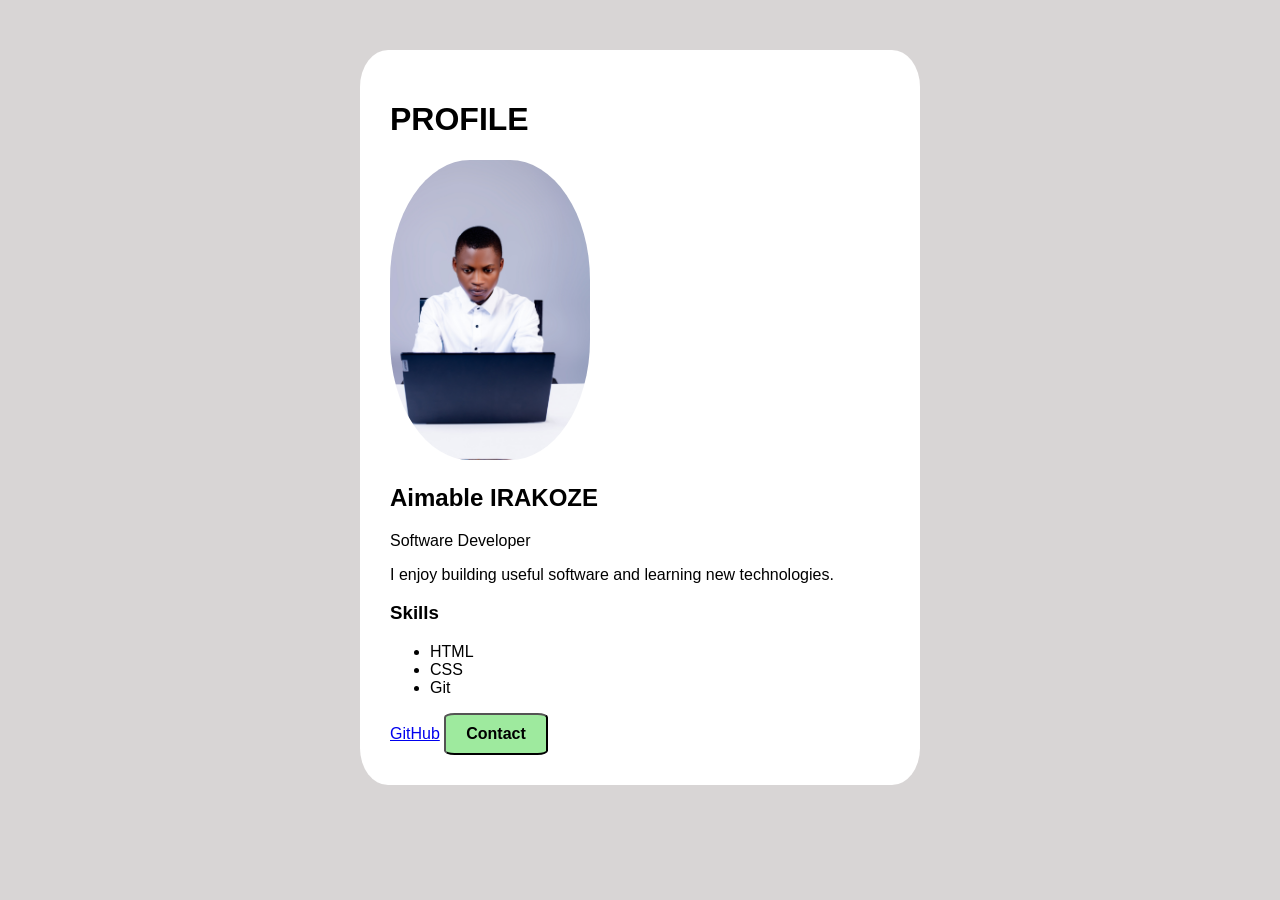
==== index.html @ 6de16674 "Added a profile page" ====
<!DOCTYPE html>
<html lang="en">
<head>
<meta charset="UTF-8">
<meta name="viewport" content="width=device-width, initial-scale=1.0">
<title>Profile</title>

<link rel="stylesheet" href="style.css">
</head>

<body>

<main>
<h1>PROFILE</h1>

<img src="images\My office.jpg" alt="Profile Pic">
<h2>Aimable IRAKOZE</h2>
<p>Software Developer</p>
<p>
I enjoy building useful software and learning
new technologies.
</p>

<h3>Skills</h3>

<ul>
<li>HTML</li>
<li>CSS</li>
<li>Git</li>
</ul>

<a href="https://github.com/">GitHub</a>

<button>Contact</button>
</main>

</body>
</html>
---- style.css ----
body {
font-family: Arial, sans-serif;
background: #d8d5d5;
text-align: justify;

}
img {
    width: 200px;
    height: 300px;
    border-radius: 40%;
}
main {
max-width: 500px;
margin: 50px auto;
padding: 30px;
background: white;
border-radius: 5%;
}

button {
padding: 10px 20px;
background-color: rgb(158, 234, 158);
font-weight: bold;
font-size: 16px;
border-radius: 10%;
}
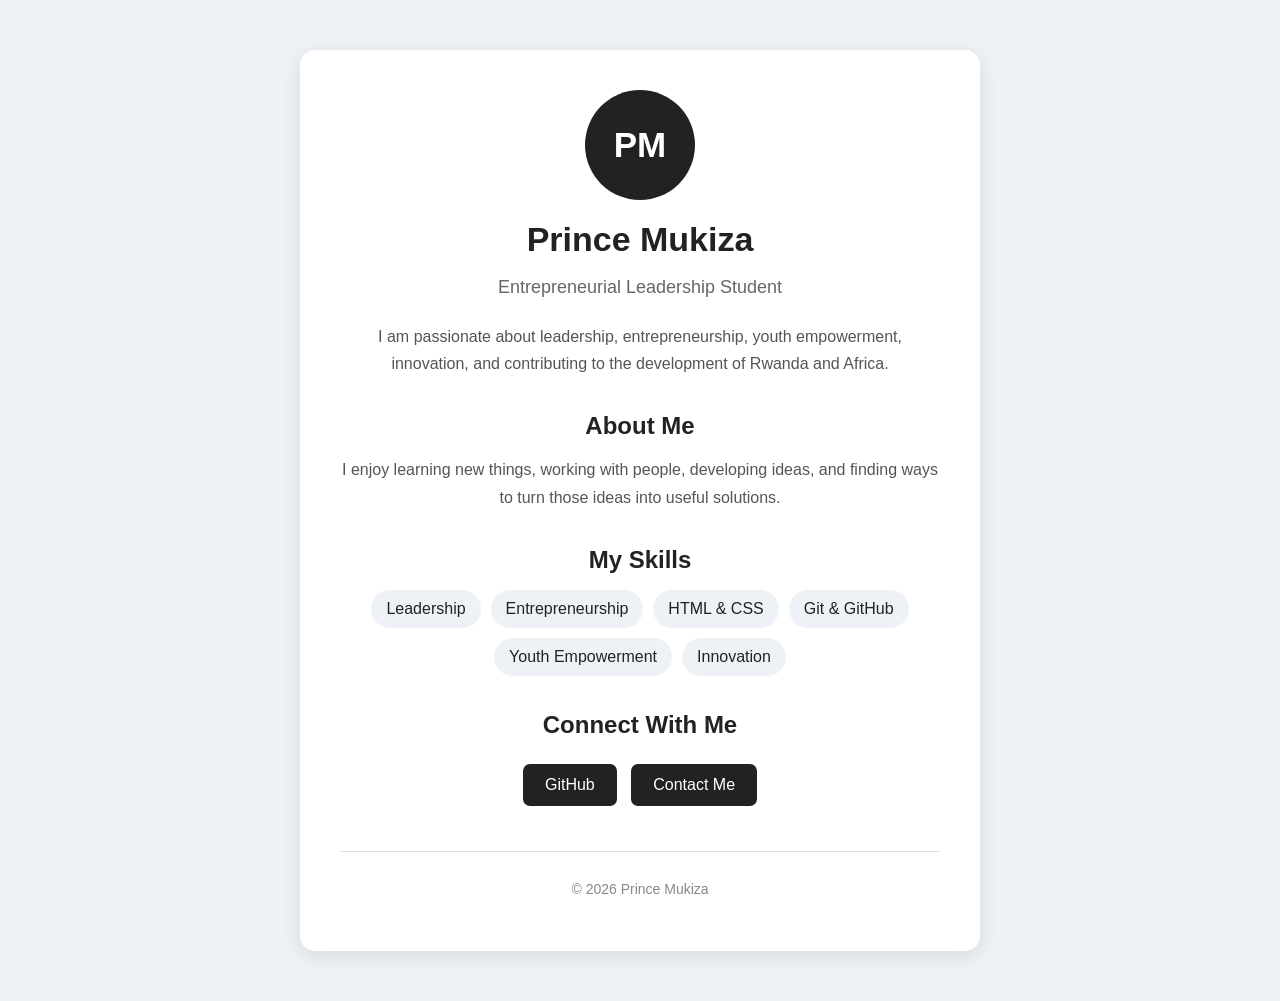
==== commit f4bc9691: "Create personal profile page" ====
--- a/index.html
+++ b/index.html
@@ -1,38 +1,64 @@
 <!DOCTYPE html>
 <html lang="en">
 <head>
-<meta charset="UTF-8">
-<meta name="viewport" content="width=device-width, initial-scale=1.0">
-<title>Profile</title>
-
-<link rel="stylesheet" href="style.css">
+    <meta charset="UTF-8">
+    <meta name="viewport" content="width=device-width, initial-scale=1.0">
+    <title>Prince Mukiza | Profile</title>
+    <link rel="stylesheet" href="style.css">
 </head>
 
 <body>
 
-<main>
-<h1>PROFILE</h1>
+    <main class="profile-card">
 
-<img src="images\My office.jpg" alt="Profile Pic">
-<h2>Aimable IRAKOZE</h2>
-<p>Software Developer</p>
-<p>
-I enjoy building useful software and learning
-new technologies.
-</p>
+        <div class="profile-image">
+            PM
+        </div>
 
-<h3>Skills</h3>
+        <h1>Prince Mukiza</h1>
+        <p class="title">Entrepreneurial Leadership Student</p>
 
-<ul>
-<li>HTML</li>
-<li>CSS</li>
-<li>Git</li>
-</ul>
+        <p class="intro">
+            I am passionate about leadership, entrepreneurship, youth empowerment,
+            innovation, and contributing to the development of Rwanda and Africa.
+        </p>
 
-<a href="https://github.com/">GitHub</a>
+        <section>
+            <h2>About Me</h2>
 
-<button>Contact</button>
-</main>
+            <p>
+                I enjoy learning new things, working with people, developing ideas,
+                and finding ways to turn those ideas into useful solutions.
+            </p>
+        </section>
+
+        <section>
+            <h2>My Skills</h2>
+
+            <ul class="skills">
+                <li>Leadership</li>
+                <li>Entrepreneurship</li>
+                <li>HTML & CSS</li>
+                <li>Git & GitHub</li>
+                <li>Youth Empowerment</li>
+                <li>Innovation</li>
+            </ul>
+        </section>
+
+        <section>
+            <h2>Connect With Me</h2>
+
+            <div class="buttons">
+                <a href="https://github.com/" target="_blank">GitHub</a>
+                <a href="mailto:princemukiza89@gmail.com">Contact Me</a>
+            </div>
+        </section>
+
+        <footer>
+            <p>© 2026 Prince Mukiza</p>
+        </footer>
+
+    </main>
 
 </body>
 </html>
--- a/style.css
+++ b/style.css
@@ -1,26 +1,105 @@
 body {
-font-family: Arial, sans-serif;
-background: #d8d5d5;
-text-align: justify;
-
-}
-img {
-    width: 200px;
-    height: 300px;
-    border-radius: 40%;
-}
-main {
-max-width: 500px;
-margin: 50px auto;
-padding: 30px;
-background: white;
-border-radius: 5%;
+    font-family: Arial, sans-serif;
+    background: #eef2f7;
+    color: #222;
+    margin: 0;
+    padding: 50px 20px;
 }
 
-button {
-padding: 10px 20px;
-background-color: rgb(158, 234, 158);
-font-weight: bold;
-font-size: 16px;
-border-radius: 10%;
+.profile-card {
+    max-width: 600px;
+    margin: 0 auto;
+    padding: 40px;
+    background: white;
+    border-radius: 15px;
+    box-shadow: 0 5px 20px rgba(0, 0, 0, 0.1);
+    text-align: center;
 }
+
+.profile-image {
+    width: 110px;
+    height: 110px;
+    background: #222;
+    color: white;
+    border-radius: 50%;
+    margin: 0 auto 20px;
+    display: flex;
+    align-items: center;
+    justify-content: center;
+    font-size: 35px;
+    font-weight: bold;
+}
+
+h1 {
+    margin: 10px 0;
+    font-size: 34px;
+}
+
+.title {
+    color: #666;
+    font-size: 18px;
+    margin-bottom: 25px;
+}
+
+.intro {
+    line-height: 1.7;
+    color: #555;
+}
+
+section {
+    margin-top: 35px;
+}
+
+h2 {
+    font-size: 24px;
+    margin-bottom: 15px;
+}
+
+section p {
+    line-height: 1.7;
+    color: #555;
+}
+
+.skills {
+    list-style: none;
+    padding: 0;
+    display: flex;
+    flex-wrap: wrap;
+    justify-content: center;
+    gap: 10px;
+}
+
+.skills li {
+    background: #eef2f7;
+    padding: 10px 15px;
+    border-radius: 20px;
+}
+
+.buttons {
+    margin-top: 20px;
+}
+
+.buttons a {
+    display: inline-block;
+    padding: 12px 22px;
+    margin: 5px;
+    background: #222;
+    color: white;
+    text-decoration: none;
+    border-radius: 7px;
+}
+
+.buttons a:hover {
+    background: #555;
+}
+
+footer {
+    margin-top: 40px;
+    padding-top: 15px;
+    border-top: 1px solid #ddd;
+}
+
+footer p {
+    color: #888;
+    font-size: 14px;
+}
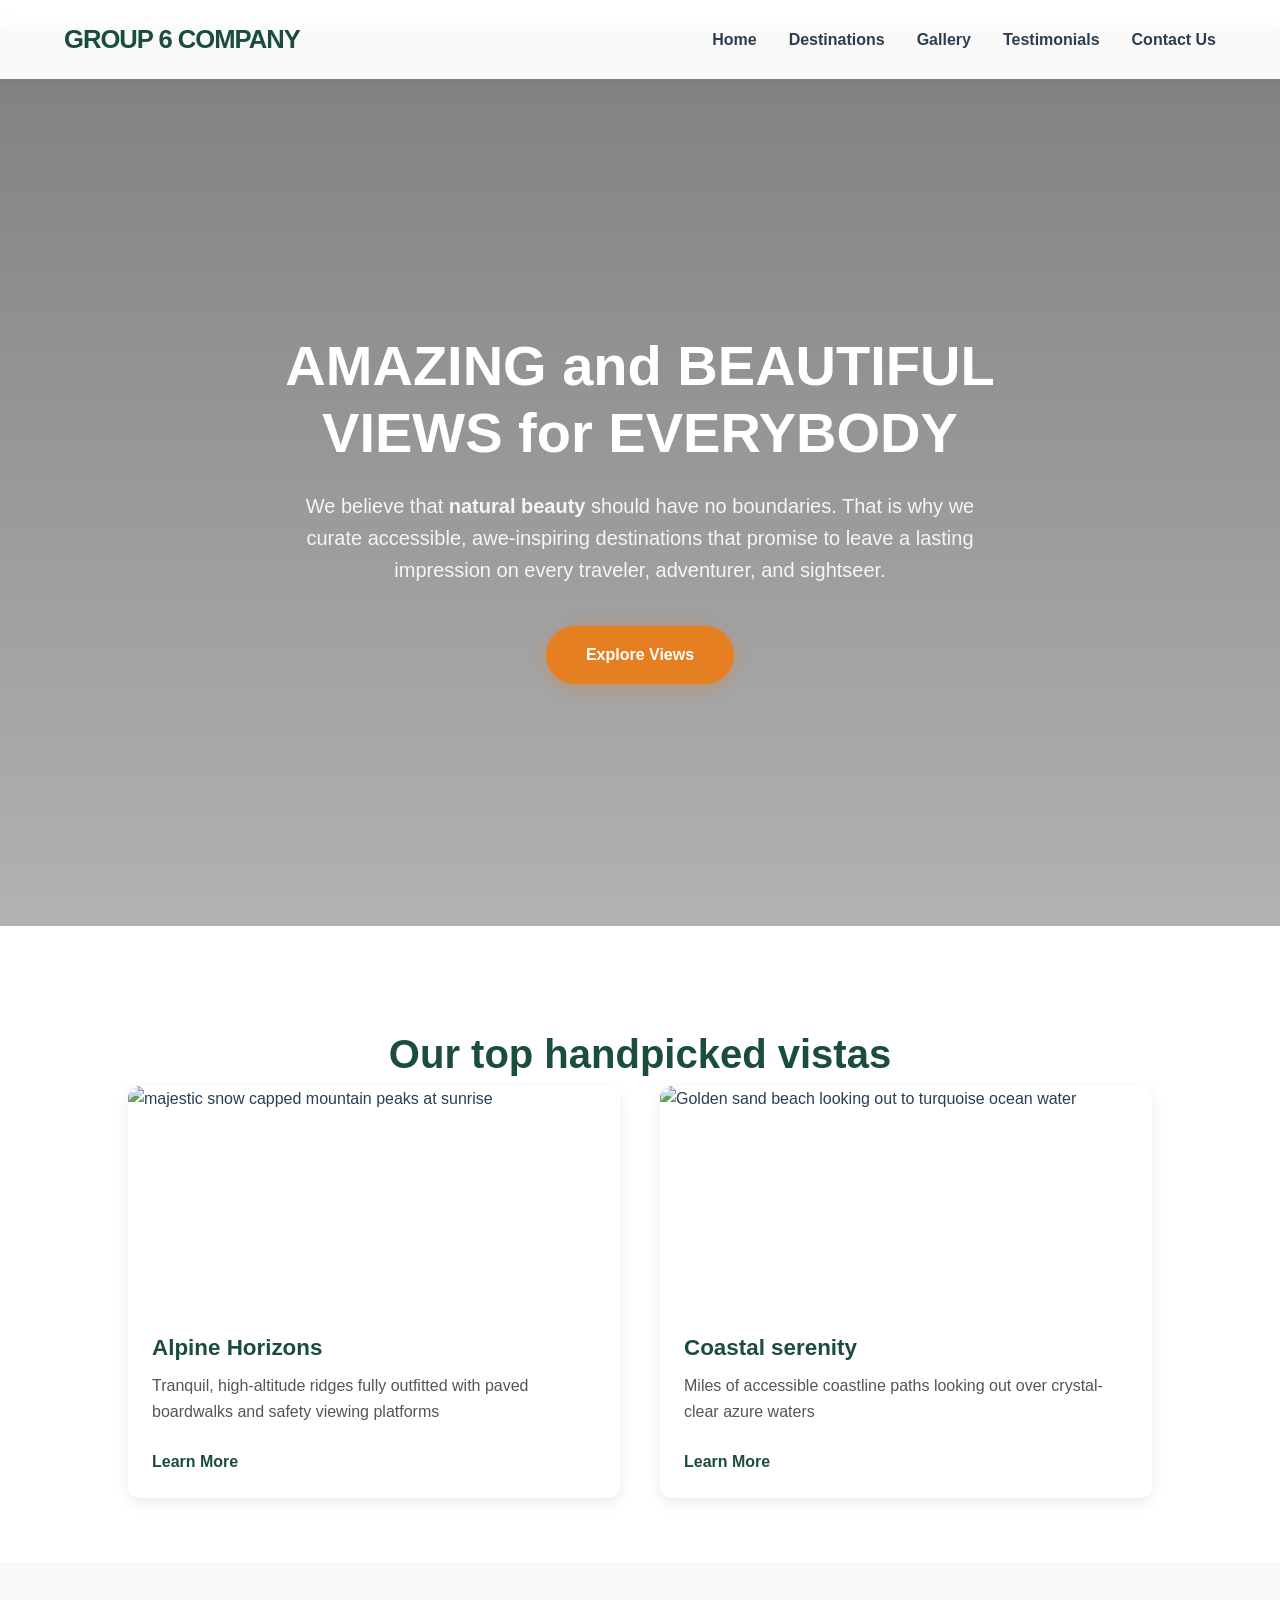
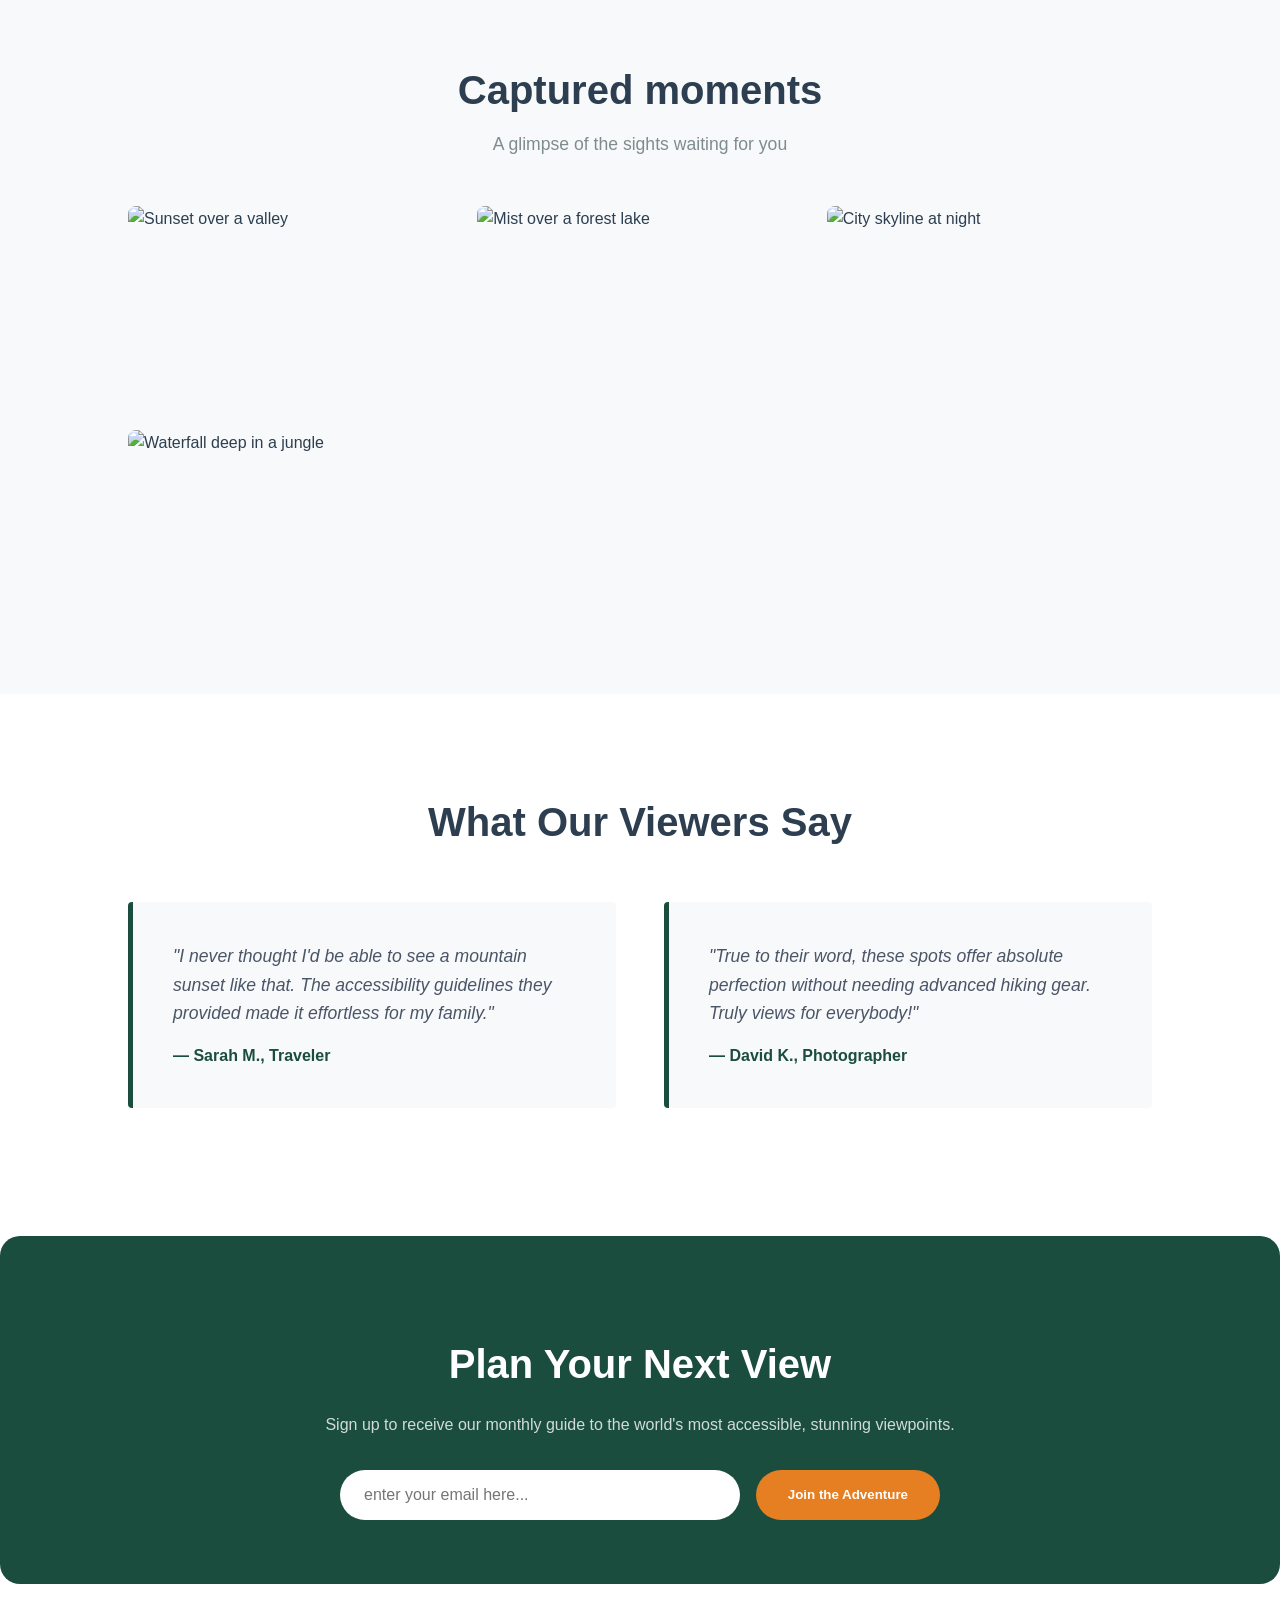
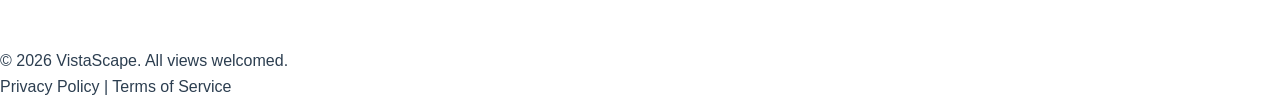
==== commit d34fb168: "added css code" ====
--- a/index.html
+++ b/index.html
@@ -3,62 +3,127 @@
 <head>
     <meta charset="UTF-8">
     <meta name="viewport" content="width=device-width, initial-scale=1.0">
-    <title>Prince Mukiza | Profile</title>
+    <title>Document</title>
     <link rel="stylesheet" href="style.css">
 </head>
+<body>
+    <!--the header, so am thinking that this website is going to need the following so that
+    any user can navigate the website to see the our services, contacts and so on-->>
+    <header>
+        <a href="#" class="logo">GROUP 6 COMPANY</a>
+        <nav>
+            <ul>
+                <li><a href="home">Home</a></li>
+                <li><a href="#destinations">Destinations</a></li>
+                <li><a href="#gallery">Gallery</a></li>
+                <li><a href="testimonials">Testimonials</a></li>
+                <li><a href="contact">Contact Us</a></li>
+            </ul>
+        </nav>
 
-<body>
+    </header>
+    <main>
+        <!--This will be the main content of the page. Let us use it to create the paragraphs
+        and headings within the page-->
+        <section id="home" class="hero-section">
+            <!--meaning that it will bring the user here when he presses the 
+            home navigation -->
+            <h1>AMAZING and BEAUTIFUL VIEWS for EVERYBODY</h1>
+            <p>
+                We believe that <strong>natural beauty</strong> should have no boundaries. 
+                That is why we curate accessible, awe-inspiring destinations
+                 that promise to leave a lasting impression on every traveler, 
+                 adventurer, and sightseer.
+            </p>
+            <!--now we put a call to action button that makes a user click to see what your
+            website offers. Its what you want the user to click eg. buy now, sign up e.t.c.-->
+            <a hreff="#destinations" class="cta-button">Explore Views</a>
+        </section>
+        <section id="destinations" class="destinations-section">
+            <h2>Our top handpicked vistas</h2>
+            <p class="section subtitle"
+                Accessible breathtaking landscapes tailored for each adventurer
+            </p>
+            <div class="card-grid">
+                <article class="destination-card">
+                    <!--first destination-->
+                    <img src="mountain-view.jpg" alt="majestic snow capped mountain peaks at sunrise">
+                    <h3>Alpine Horizons</h3>
+                    <p>
+                        Tranquil, high-altitude ridges fully outfitted with paved
+                         boardwalks and safety viewing platforms
+                    </p>
+                    <a href="#" class="read-more">Learn More</a>
+                </article>
 
-    <main class="profile-card">
+                <article class="destination-card">
+                    <!--second destination-->
+                    <img src="ocean view" alt="Golden sand beach looking out to turquoise ocean water">
+                    <h3>Coastal serenity</h3>
+                    <p>Miles of accessible coastline paths looking out over crystal-clear azure waters</p>    
+                    <a href="#" class="read-more">Learn More</a>
+                </article>
+            </div>
+        </section>
+        <section id="gallery" class="gallery-section">
+            <h2>Captured moments</h2>
+            <p class="section-subtitle">A glimpse of the sights waiting for you</p>
 
-        <div class="profile-image">
-            PM
-        </div>
+            <div class="gallery-grid">
 
-        <h1>Prince Mukiza</h1>
-        <p class="title">Entrepreneurial Leadership Student</p>
-
-        <p class="intro">
-            I am passionate about leadership, entrepreneurship, youth empowerment,
-            innovation, and contributing to the development of Rwanda and Africa.
-        </p>
-
-        <section>
-            <h2>About Me</h2>
-
-            <p>
-                I enjoy learning new things, working with people, developing ideas,
-                and finding ways to turn those ideas into useful solutions.
-            </p>
-        </section>
-
-        <section>
-            <h2>My Skills</h2>
-
-            <ul class="skills">
-                <li>Leadership</li>
-                <li>Entrepreneurship</li>
-                <li>HTML & CSS</li>
-                <li>Git & GitHub</li>
-                <li>Youth Empowerment</li>
-                <li>Innovation</li>
-            </ul>
-        </section>
-
-        <section>
-            <h2>Connect With Me</h2>
-
-            <div class="buttons">
-                <a href="https://github.com/" target="_blank">GitHub</a>
-                <a href="mailto:princemukiza89@gmail.com">Contact Me</a>
+                <div class="gallery-item"><img src="thumb1.jpg" alt="Sunset over a valley"></div>
+                <div class="gallery-item"><img src="thumb2.jpg" alt="Mist over a forest lake"></div>
+                <div class="gallery-item"><img src="thumb3.jpg" alt="City skyline at night"></div>
+                <div class="gallery-item"><img src="thumb4.jpg" alt="Waterfall deep in a jungle"></div>
             </div>
         </section>
 
-        <footer>
-            <p>© 2026 Prince Mukiza</p>
-        </footer>
+
+            <!-- =========================================================
+                5. TESTIMONIALS SECTION (Social proof)
+                ========================================================= -->
+        <section id="testimonials" class="testimonials-section">
+            <h2>What Our Viewers Say</h2>
+            
+            <div class="testimonial-container">
+                <blockquote>
+                <p>"I never thought I'd be able to see a mountain sunset like that. The accessibility guidelines they provided made it effortless for my family."</p>
+                <cite>— Sarah M., Traveler</cite>
+                </blockquote>
+
+                <blockquote>
+                <p>"True to their word, these spots offer absolute perfection without needing advanced hiking gear. Truly views for everybody!"</p>
+                <cite>— David K., Photographer</cite>
+                </blockquote>
+            </div>
+        </section>
+
+
+            <!-- =========================================================
+                6. CONTACT SECTION (Form input)
+                ========================================================= -->
+        <section id="contact" class="contact-section">
+            <h2>Plan Your Next View</h2>
+            <p>Sign up to receive our monthly guide to the world's most accessible, stunning viewpoints.</p>
+            
+            <form action="#" method="POST">
+                <label for="user-email">Email Address:</label>
+                <input type="email" id="user-email" name="email" placeholder="enter your email here..." required>
+                <button type="submit">Join the Adventure</button>
+            </form>
+        </section>
 
     </main>
 
+        <!-- =========================================================
+            7. FOOTER SECTION (Copyright and extra links)
+            ========================================================= -->
+    <footer>
+        <p>&copy; 2026 VistaScape. All views welcomed.</p>
+        <div class="footer-links">
+        <a href="#">Privacy Policy</a> | 
+        <a href="#">Terms of Service</a>
+        </div>
+    </footer>
 </body>
 </html>
--- a/style.css
+++ b/style.css
@@ -1,105 +1,364 @@
+/* ==========================================================================
+   1. GLOBAL RESET & BASE STYLES
+   ========================================================================== */
+
+/* The root selector sets site-wide global configurations */
+:root {
+  --primary-color: #1b4d3e;     /* Deep forest nature green */
+  --secondary-color: #e67e22;   /* Vibrant outdoor orange for CTAs */
+  --dark-text: #2c3e50;         /* Soft, easy-to-read dark charcoal for text */
+  --light-bg: #f8f9fa;          /* Subtle light grey backdrops */
+  --white: #ffffff;             /* Pure white background cards */
+  --transition-speed: 0.3s;     /* Uniform rate for animations and hover effects */
+}
+
+/* Clear out default browser spacing anomalies across all elements */
+* {
+  margin: 0;
+  padding: 0;
+  box-sizing: border-box;       /* Forces paddings/borders inside element boundaries */
+}
+
+/* Enable smooth scrolling across internal anchor page jumps */
+html {
+  scroll-behavior: smooth;
+}
+
+/* Establish core readability behaviors for the entire text body */
 body {
-    font-family: Arial, sans-serif;
-    background: #eef2f7;
-    color: #222;
-    margin: 0;
-    padding: 50px 20px;
-}
-
-.profile-card {
-    max-width: 600px;
-    margin: 0 auto;
-    padding: 40px;
-    background: white;
-    border-radius: 15px;
-    box-shadow: 0 5px 20px rgba(0, 0, 0, 0.1);
-    text-align: center;
-}
-
-.profile-image {
-    width: 110px;
-    height: 110px;
-    background: #222;
-    color: white;
-    border-radius: 50%;
-    margin: 0 auto 20px;
-    display: flex;
-    align-items: center;
-    justify-content: center;
-    font-size: 35px;
-    font-weight: bold;
-}
-
-h1 {
-    margin: 10px 0;
-    font-size: 34px;
-}
-
-.title {
-    color: #666;
-    font-size: 18px;
-    margin-bottom: 25px;
-}
-
-.intro {
-    line-height: 1.7;
-    color: #555;
-}
-
+  font-family: 'Segoe UI', Tahoma, Geneva, Verdana, sans-serif;
+  line-height: 1.6;
+  color: var(--dark-text);
+  background-color: var(--white);
+  overflow-x: hidden;           /* Blocks accidental horizontal side-scrolling */
+}
+
+/* Remove default underline anchors and match color to design aesthetics */
+a {
+  text-decoration: none;
+  color: inherit;
+  transition: color var(--transition-speed) ease;
+}
+
+
+/* ==========================================================================
+   2. HEADER & NAVIGATION STYLES
+   ========================================================================== */
+
+/* Locks the navbar to the top window view with modern glass blur transparency */
+header {
+  position: fixed;
+  top: 0;
+  left: 0;
+  width: 100%;
+  background-color: rgba(255, 255, 255, 0.95);
+  backdrop-filter: blur(10px);   /* Softens elements moving behind the navbar */
+  display: flex;
+  justify-content: space-between;/* Forces logo to left edge, menu tabs to right edge */
+  align-items: center;
+  padding: 1.2rem 5%;
+  box-shadow: 0 2px 10px rgba(0, 0, 0, 0.05);
+  z-index: 1000;                /* Keeps header floating on top of everything else */
+}
+
+/* Styles the standalone logo anchor */
+header .logo {
+  font-size: 1.6rem;
+  font-weight: 800;
+  color: var(--primary-color);
+  letter-spacing: -1px;
+}
+
+/* Flattens the unordered item set to remove bullets and aligns horizontally */
+header nav ul {
+  display: flex;
+  list-style: none;
+  gap: 2rem;                    /* Sets spacing borders evenly between tabs */
+}
+
+/* Highlights text tabs when floating your cursor overlay across items */
+header nav ul a {
+  font-weight: 600;
+  font-size: 1rem;
+}
+
+header nav ul a:hover {
+  color: var(--secondary-color);
+}
+
+
+/* ==========================================================================
+   3. STRUCTURAL SECTION GENERAL CONTROLS
+   ========================================================================== */
+
+/* Standardize global spacing pads and inner constraints for body modules */
 section {
-    margin-top: 35px;
-}
-
-h2 {
-    font-size: 24px;
-    margin-bottom: 15px;
-}
-
-section p {
-    line-height: 1.7;
-    color: #555;
-}
-
-.skills {
-    list-style: none;
-    padding: 0;
-    display: flex;
-    flex-wrap: wrap;
-    justify-content: center;
-    gap: 10px;
-}
-
-.skills li {
-    background: #eef2f7;
-    padding: 10px 15px;
-    border-radius: 20px;
-}
-
-.buttons {
-    margin-top: 20px;
-}
-
-.buttons a {
-    display: inline-block;
-    padding: 12px 22px;
-    margin: 5px;
-    background: #222;
-    color: white;
-    text-decoration: none;
-    border-radius: 7px;
-}
-
-.buttons a:hover {
-    background: #555;
-}
-
-footer {
-    margin-top: 40px;
-    padding-top: 15px;
-    border-top: 1px solid #ddd;
-}
-
-footer p {
-    color: #888;
-    font-size: 14px;
+  padding: 6rem 10% 4rem 10%;   /* Gives room to breath below the sticky header */
+  max-width: 1400px;
+  margin: 0 auto;               /* Perfect center alignment for massive wide monitors */
+}
+
+/* Centralizes subtitle text directly below section title identifiers */
+.section-subtitle {
+  text-align: center;
+  color: #7f8c8d;
+  margin-top: 0.5rem;
+  margin-bottom: 3rem;
+  font-size: 1.1rem;
+}
+
+
+/* ==========================================================================
+   4. HERO SECTOR (The Large Visual Entry Banner)
+   ========================================================================== */
+
+/* Mimics high-end hero photography using vertical flex alignments */
+.hero-section {
+  min-height: 100vh;
+  display: flex;
+  flex-direction: column;
+  justify-content: center;
+  align-items: center;
+  text-align: center;
+  /* Add your own backdrop graphic url file link within quotes below */
+  background: linear-gradient(rgba(0,0,0,0.5), rgba(0,0,0,0.3)), url('hero-bg.jpg') no-repeat center center/cover;
+  color: var(--white);
+  padding-top: 8rem;            /* Insulates tracking text from overlaps */
+}
+
+.hero-section h1 {
+  font-size: 3.5rem;
+  font-weight: 900;
+  line-height: 1.2;
+  margin-bottom: 1.5rem;
+  max-width: 900px;
+}
+
+.hero-section p {
+  font-size: 1.25rem;
+  max-width: 700px;
+  margin-bottom: 2.5rem;
+  color: rgba(255, 255, 255, 0.9);
+}
+
+/* Renders standard hypertexts into clean clickable spatial capsule layout shapes */
+.cta-button {
+  background-color: var(--secondary-color);
+  color: var(--white);
+  padding: 1rem 2.5rem;
+  font-weight: 700;
+  border-radius: 50px;          /* Perfectly pills structural endpoints */
+  box-shadow: 0 4px 15px rgba(230, 126, 34, 0.4);
+  transition: transform var(--transition-speed) ease, background-color var(--transition-speed);
+}
+
+.cta-button:hover {
+  background-color: #d35400;     /* Darkens orange fill layer safely on user hover */
+  transform: translateY(-3px);  /* Lightly lifts capsule dynamically off view canvas */
+}
+
+
+/* ==========================================================================
+   5. FEATURED CARD GRIDS (Destinations Component)
+   ========================================================================== */
+
+.destinations-section h2 {
+  text-align: center;
+  font-size: 2.5rem;
+  color: var(--primary-color);
+}
+
+/* Creates explicit 3-column rows that dynamically adapt down if required */
+.card-grid {
+  display: grid;
+  grid-template-columns: repeat(auto-fit, minmax(300px, 1fr));
+  gap: 2.5rem;
+}
+
+/* Structures cards with subtle border shadows and clip containment bounds */
+.destination-card {
+  background-color: var(--white);
+  border-radius: 12px;
+  overflow: hidden;
+  box-shadow: 0 5px 15px rgba(0,0,0,0.08);
+  display: flex;
+  flex-direction: column;
+  transition: transform var(--transition-speed) ease;
+}
+
+.destination-card:hover {
+  transform: translateY(-8px);  /* Floats cards for elegant social focus */
+}
+
+/* Fixes display image dimensions without stretching raw visual nodes */
+.destination-card img {
+  width: 100%;
+  height: 220px;
+  object-fit: cover;            /* Crops visuals clean inside specified metrics */
+}
+
+.destination-card h3 {
+  padding: 1.5rem 1.5rem 0.5rem 1.5rem;
+  font-size: 1.4rem;
+  color: var(--primary-color);
+}
+
+.destination-card p {
+  padding: 0 1.5rem 1.5rem 1.5rem;
+  color: #555;
+  flex-grow: 1;                 /* Standardizes equal card heights on uneven content */
+}
+
+/* Text links styled directly under paragraphs */
+.read-more {
+  padding: 0 1.5rem 1.5rem 1.5rem;
+  font-weight: 700;
+  color: var(--primary-color);
+  align-self: flex-start;
+}
+
+.read-more:hover {
+  color: var(--secondary-color);
+}
+
+
+/* ==========================================================================
+   6. SHOWCASE PORTFOLIO (Gallery Section Layouts)
+   ========================================================================== */
+
+.gallery-section {
+  background-color: var(--light-bg);
+}
+
+.gallery-section h2 {
+  text-align: center;
+  font-size: 2.5rem;
+}
+
+.gallery-grid {
+  display: grid;
+  grid-template-columns: repeat(auto-fit, minmax(240px, 1fr));
+  gap: 1.5rem;
+}
+
+.gallery-item {
+  border-radius: 8px;
+  overflow: hidden;
+  height: 200px;
+}
+
+.gallery-item img {
+  width: 100%;
+  height: 100%;
+  object-fit: cover;
+  transition: transform var(--transition-speed) ease;
+}
+
+/* Simple cinematic zooming visual effects over image items */
+.gallery-item:hover img {
+  transform: scale(1.08);
+}
+
+
+/* ==========================================================================
+   7. TESTIMONIAL FEEDBACK LAYOUT (Quotes Structure)
+   ========================================================================== */
+
+.testimonials-section h2 {
+  text-align: center;
+  font-size: 2.5rem;
+  margin-bottom: 3rem;
+}
+
+.testimonial-container {
+  display: grid;
+  grid-template-columns: 1fr 1fr; /* Splitting views cleanly between items side-by-side */
+  gap: 3rem;
+}
+
+blockquote {
+  background-color: var(--light-bg);
+  padding: 2.5rem;
+  border-left: 5px solid var(--primary-color); /* Gives an editorial block quote accent line */
+  border-radius: 4px;
+}
+
+blockquote p {
+  font-style: italic;
+  font-size: 1.1rem;
+  color: #4a5568;
+  margin-bottom: 1rem;
+}
+
+cite {
+  font-weight: 700;
+  color: var(--primary-color);
+  font-style: normal;
+}
+
+
+/* ==========================================================================
+   8. INPUT SUBMISSION BOX CONTROLS (Contact Forms)
+   ========================================================================== */
+
+.contact-section {
+  text-align: center;
+  background-color: var(--primary-color);
+  color: var(--white);
+  border-radius: 20px;
+  margin-top: 4rem;
+  margin-bottom: 4rem;
+}
+
+.contact-section h2 {
+  font-size: 2.5rem;
+  margin-bottom: 1rem;
+}
+
+.contact-section p {
+  margin-bottom: 2rem;
+  color: rgba(255,255,255,0.8);
+}
+
+/* Aligns input box side-by-side with structural trigger endpoints */
+.contact-section form {
+  display: flex;
+  max-width: 600px;
+  margin: 0 auto;
+  gap: 1rem;
+  justify-content: center;
+  flex-wrap: wrap;              /* Safe line breaks on extremely thin smartphones */
+}
+
+/* Completely hides helper label nodes cleanly away from vision but leaves raw access for screens */
+.contact-section label {
+  position: absolute;
+  width: 1px;
+  height: 1px;
+  padding: 0;
+  margin: -1px;
+  overflow: hidden;
+  clip: rect(0, 0, 0, 0);
+  border: 0;
+}
+
+.contact-section input[type="email"] {
+  flex-grow: 1;
+  padding: 1rem 1.5rem;
+  border: none;
+  border-radius: 50px;
+  font-size: 1rem;
+  outline: none;                /* Drops generic block borders on input field selection */
+  min-width: 280px;
+}
+
+.contact-section button[type="submit"] {
+  background-color: var(--secondary-color);
+  color: var(--white);
+  border: none;
+  padding: 1rem 2rem;
+  font-weight: 700;
+  border-radius: 50px;
+  cursor: pointer;
+  transition: background-color var(--transition-speed);
 }
